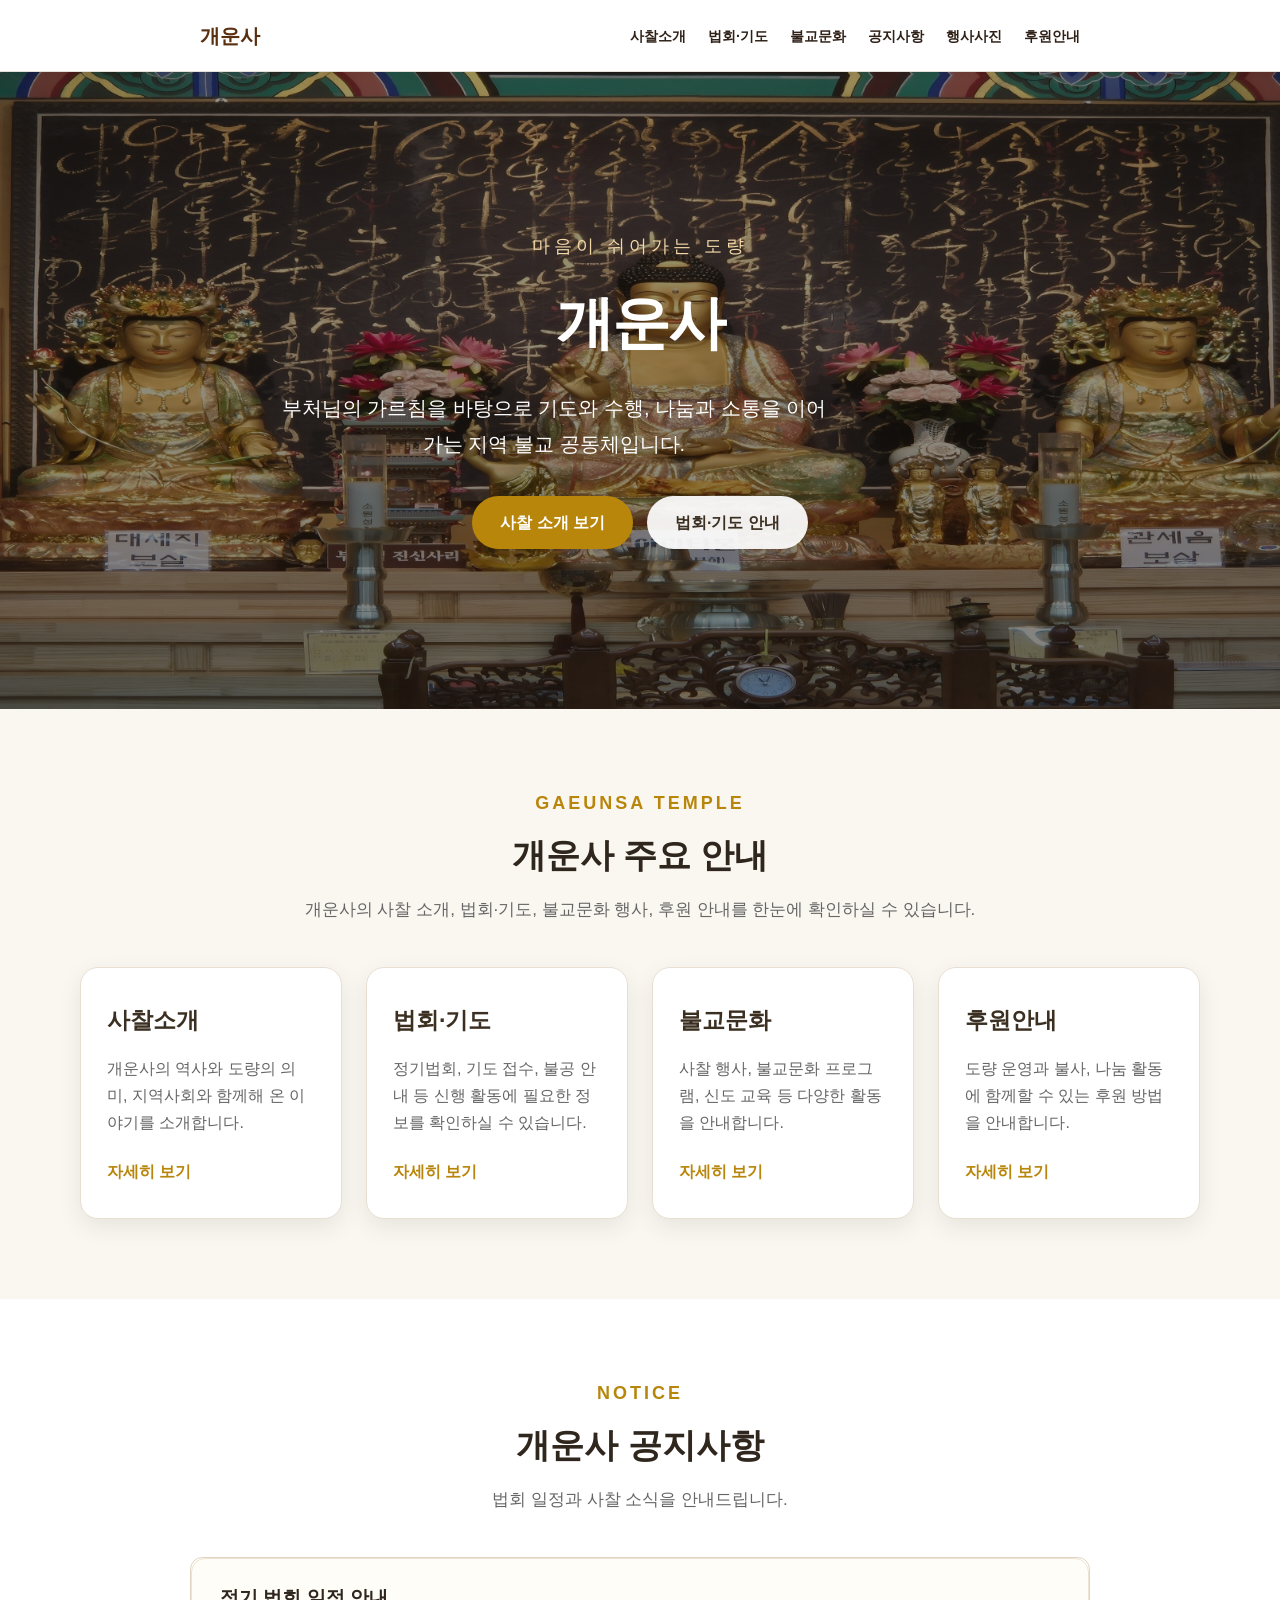
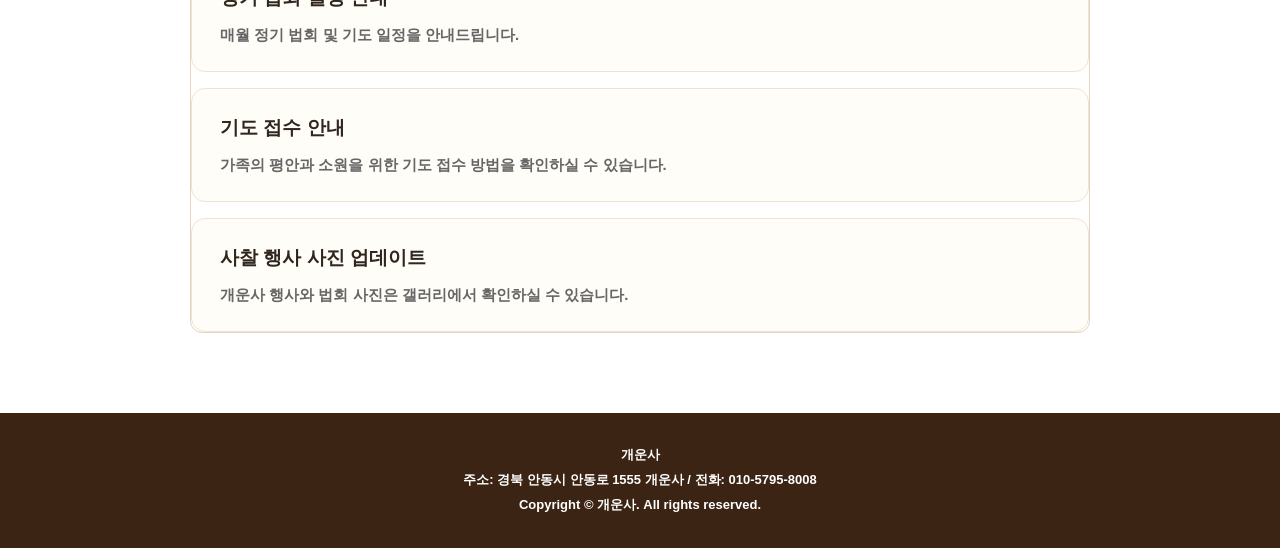
==== index.html @ 0dd95710 "Add files via upload" ====
<!DOCTYPE html>
<html lang="ko">
<head>
  <meta charset="UTF-8">
  <meta name="viewport" content="width=device-width, initial-scale=1.0">
  <title>개운사</title>
  <link rel="icon" type="image/png" href="images/favicon.png">
  <link rel="stylesheet" href="css/style.css">
</head>
<body>

  <!-- 상단 메뉴 -->
  <header class="site-header">
    <div class="header-inner">
      <div class="logo">
        <a href="index.html">개운사</a>
      </div>

      <button class="menu-toggle" type="button">
        ☰
      </button>

      <nav class="main-nav">
        <a href="about.html">사찰소개</a>
        <a href="prayer.html">법회·기도</a>
        <a href="culture.html">불교문화</a>
        <a href="notice.html">공지사항</a>
        <a href="gallery.html">행사사진</a>
        <a href="donation.html">후원안내</a>
      </nav>
    </div>
  </header>

  <!-- 메인 화면 -->
  <main>
    <section class="hero">
      <div class="hero-content">
        <p class="hero-subtitle">마음이 쉬어가는 도량</p>
        <h1>개운사</h1>
        <p class="hero-text">
         부처님의 가르침을 바탕으로 기도와 수행, 나눔과 소통을 이어가는
         지역 불교 공동체입니다.
        </p>
        <div class="hero-buttons">
          <a href="about.html" class="btn primary">사찰 소개 보기</a>
          <a href="prayer.html" class="btn secondary">법회·기도 안내</a>
        </div>
      </div>
    </section>
     <section class="main-section">
       <div class="section-title">
        <p>GAEUNSA TEMPLE</p>
        <h2>개운사 주요 안내</h2>
        <span>
          개운사의 사찰 소개, 법회·기도, 불교문화 행사, 후원 안내를 한눈에 확인하실 수 있습니다.
          </span>
       </div>

       <div class="card-grid">
        <article class="info-card">
         <h3>사찰소개</h3>
         <p>
           개운사의 역사와 도량의 의미, 지역사회와 함께해 온 이야기를 소개합니다.
         </p>
        <a href="about.html">자세히 보기</a>
       </article>

        <article class="info-card">
         <h3>법회·기도</h3>
         <p>
          정기법회, 기도 접수, 불공 안내 등 신행 활동에 필요한 정보를 확인하실 수 있습니다.
         </p>
        <a href="prayer.html">자세히 보기</a>
        </article>

        <article class="info-card">
          <h3>불교문화</h3>
          <p>
           사찰 행사, 불교문화 프로그램, 신도 교육 등 다양한 활동을 안내합니다.
          </p>
        <a href="culture.html">자세히 보기</a>
        </article>

        <article class="info-card">
         <h3>후원안내</h3>
         <p>
           도량 운영과 불사, 나눔 활동에 함께할 수 있는 후원 방법을 안내합니다.
         </p>
         <a href="donation.html">자세히 보기</a>
        </article>
      </div>
   </section>

      <section class="notice-preview">
      <div class="section-title">
        <p>NOTICE</p>
        <h2>개운사 공지사항</h2>
        <span>법회 일정과 사찰 소식을 안내드립니다.</span>
     </div>

     <div class="notice-list">
        <a href="notice.html" class="notice-item">
          <strong>정기 법회 일정 안내</strong>
          <span>매월 정기 법회 및 기도 일정을 안내드립니다.</span>
        </a>

        <a href="notice.html" class="notice-item">
          <strong>기도 접수 안내</strong>
          <span>가족의 평안과 소원을 위한 기도 접수 방법을 확인하실 수 있습니다.</span>
        </a>

        <a href="notice.html" class="notice-item">
          <strong>사찰 행사 사진 업데이트</strong>
          <span>개운사 행사와 법회 사진은 갤러리에서 확인하실 수 있습니다.</span>
        </a>
      </div>
    </section>
  </main>

  <!-- 하단 정보 -->
 <footer class="site-footer">
  <p><strong>개운사</strong></p>
  <p>주소: 경북 안동시 안동로 1555 개운사 / 전화: 010-5795-8008</p>
  <p>Copyright © 개운사. All rights reserved.</p>
 </footer> 

  <script src="js/script.js"></script>
</body>
</html>
---- css/style.css ----
* {
  box-sizing: border-box;
  margin: 0;
  padding: 0;
}

body {
  font-family: "Noto Sans KR", Arial, sans-serif;
  color: #222;
  line-height: 1.6;
  background-color: #f8f6f0;
}

a {
  color: inherit;
  text-decoration: none;
}

.site-header {
  width: 100%;
  background-color: #ffffff;
  border-bottom: 1px solid #e5e0d5;
  position: sticky;
  top: 0;
  z-index: 100;
}

.header-inner {
  max-width: 1180px;
  margin: 0 auto;
  padding: 18px 24px;
  display: flex;
  align-items: center;
  justify-content: space-between;
}

.logo a {
  font-size: 26px;
  font-weight: 800;
  color: #6b3f1d;
}

.main-nav {
  display: flex;
  gap: 26px;
  font-size: 16px;
  font-weight: 600;
}

.main-nav a {
  color: #333;
}

.main-nav a:hover {
  color: #9b5c24;
}

.menu-toggle {
  display: none;
  border: none;
  background: none;
  font-size: 28px;
  cursor: pointer;
}

.hero {
  min-height: 420px;
  background-image:
    linear-gradient(rgba(70, 60, 50, 0.55), rgba(70, 60, 50, 0.55)),
    url("../images/main-hero.jpg");
  background-size: cover;
  background-position: center center;
  background-repeat: no-repeat;
  display: flex;
  align-items: center;
  justify-content: center;
  text-align: center;
}

.hero-content {
  max-width: 1180px;
  width: 100%;
  margin: 0 auto;
  padding: 80px 24px;
  color: #ffffff;
}

.hero-subtitle {
  font-size: 22px;
  margin-bottom: 12px;
  color: #f5dfb8;
}

.hero-content h1 {
  font-size: 64px;
  margin-bottom: 20px;
  letter-spacing: -2px;
}

.hero-text {
  max-width: 560px;
  font-size: 20px;
  margin-bottom: 34px;
}

.hero-button {
  display: inline-block;
  padding: 14px 28px;
  background-color: #9b5c24;
  color: #ffffff;
  border-radius: 999px;
  font-weight: 700;
}

.hero-button:hover {
  background-color: #7a4318;
}

.section {
  max-width: 1180px;
  margin: 0 auto;
  padding: 80px 24px;
}

.section-title {
  text-align: center;
  margin-bottom: 42px;
}

.section-title h2 {
  font-size: 36px;
  color: #3b2a1b;
  margin-bottom: 10px;
}

.section-title p {
  font-size: 18px;
  color: #666;
}

.card-container {
  display: grid;
  grid-template-columns: repeat(3, 1fr);
  gap: 24px;
}

.info-card {
  background-color: #ffffff;
  border: 1px solid #e8dfd2;
  border-radius: 18px;
  padding: 32px;
  box-shadow: 0 8px 24px rgba(70, 45, 20, 0.08);
}

.info-card h3 {
  font-size: 24px;
  color: #6b3f1d;
  margin-bottom: 14px;
}

.info-card p {
  color: #555;
  margin-bottom: 22px;
}

.info-card a {
  font-weight: 700;
  color: #9b5c24;
}

.notice-section {
  padding-top: 40px;
}

.notice-list {
  background-color: #ffffff;
  border: 1px solid #e8dfd2;
  border-radius: 18px;
  overflow: hidden;
  list-style: none;
}

.notice-list li {
  display: flex;
  justify-content: space-between;
  gap: 20px;
  padding: 20px 28px;
  border-bottom: 1px solid #eee7dc;
}

.notice-list li:last-child {
  border-bottom: none;
}

.notice-list a {
  font-weight: 600;
}

.notice-list span {
  color: #888;
  white-space: nowrap;
}

.site-footer {
  background-color: #3b2a1b;
  color: #ffffff;
  text-align: center;
  padding: 36px 20px;
  font-size: 15px;
}

.site-footer p {
  margin-bottom: 6px;
}

@media (max-width: 768px) {
  .header-inner {
    padding: 16px 20px;
  }

  .menu-toggle {
    display: block;
  }

  .main-nav {
    display: none;
  }

  .hero-section {
    min-height: 460px;
  }

  .hero-content h1 {
    font-size: 46px;
  }

  .hero-text {
    font-size: 17px;
  }

  .card-container {
    grid-template-columns: 1fr;
  }

  .notice-list li {
    flex-direction: column;
    gap: 6px;
  }
}/* 하위 페이지 공통 */
.sub-hero {
  background: linear-gradient(
      rgba(59, 42, 27, 0.72),
      rgba(59, 42, 27, 0.72)
    ),
    url("../images/main-bg.jpg");
  background-size: cover;
  background-position: center;
  padding: 110px 24px;
  text-align: center;
  color: #ffffff;
}

.sub-hero-inner p {
  font-size: 18px;
  color: #f5dfb8;
  margin-bottom: 10px;
}

.sub-hero-inner h1 {
  font-size: 46px;
  letter-spacing: -1px;
}

.sub-page {
  max-width: 1180px;
  margin: 0 auto;
  padding: 70px 24px;
}

.content-section {
  margin-bottom: 100px;
}

.content-section h2 {
  font-size: 32px;
  color: #3b2a1b;
  margin-bottom: 22px;
  padding-bottom: 14px;
  border-bottom: 2px solid #9b5c24;
}

.content-section p {
  font-size: 18px;
  color: #444;
  margin-bottom: 14px;
}

.content-grid {
  display: grid;
  grid-template-columns: repeat(3, 1fr);
  gap: 22px;
}

.content-grid article {
  background-color: #ffffff;
  border: 1px solid #e8dfd2;
  border-radius: 18px;
  padding: 28px;
  box-shadow: 0 8px 24px rgba(70, 45, 20, 0.08);
}

.content-grid h3 {
  color: #6b3f1d;
  font-size: 22px;
  margin-bottom: 12px;
}

@media (max-width: 768px) {
  .sub-hero {
    padding: 80px 20px;
  }

  .sub-hero-inner h1 {
    font-size: 36px;
  }

  .sub-page {
    padding: 50px 20px;
  }

  .content-grid {
    grid-template-columns: 1fr;
  }

  .content-section h2 {
    font-size: 28px;
  }

  .content-section p {
    font-size: 16px;
  }
}/* 행사사진 페이지 */
.gallery-grid {
  display: grid;
  grid-template-columns: repeat(3, 1fr);
  gap: 24px;
}

.gallery-card {
  background-color: #ffffff;
  border: 1px solid #e8dfd2;
  border-radius: 18px;
  overflow: hidden;
  box-shadow: 0 8px 24px rgba(70, 45, 20, 0.08);
}

.gallery-placeholder {
  height: 190px;
  background: linear-gradient(135deg, #c7b8a3, #8b7a68);
  display: flex;
  align-items: center;
  justify-content: center;
  color: #ffffff;
  font-weight: 700;
  font-size: 18px;
}

.gallery-text {
  padding: 24px;
}

.gallery-text h3 {
  color: #6b3f1d;
  font-size: 22px;
  margin-bottom: 10px;
}

.gallery-text p {
  color: #555;
  font-size: 16px;
}

@media (max-width: 768px) {
  .gallery-grid {
    grid-template-columns: 1fr;
  }

  .gallery-placeholder {
    height: 220px;
  }
}/* 후원안내 페이지 */
.donation-box {
  display: grid;
  grid-template-columns: repeat(2, 1fr);
  gap: 24px;
}

.donation-box > div {
  background-color: #ffffff;
  border: 1px solid #e8dfd2;
  border-radius: 18px;
  padding: 32px;
  box-shadow: 0 8px 24px rgba(70, 45, 20, 0.08);
}

.donation-box h3 {
  color: #6b3f1d;
  font-size: 24px;
  margin-bottom: 16px;
}

.donation-box p {
  font-size: 17px;
  color: #444;
  margin-bottom: 10px;
}

@media (max-width: 768px) {
  .donation-box {
    grid-template-columns: 1fr;
  }
}/* 모바일 메뉴 작동 */
@media (max-width: 768px) {
  .main-nav.active {
    display: flex;
    flex-direction: column;
    position: absolute;
    top: 68px;
    left: 0;
    width: 100%;
    background-color: #ffffff;
    border-top: 1px solid #e5e0d5;
    border-bottom: 1px solid #e5e0d5;
    padding: 16px 24px;
    gap: 14px;
    box-shadow: 0 8px 18px rgba(70, 45, 20, 0.08);
  }

  .main-nav.active a {
    padding: 10px 0;
    font-size: 16px;
    color: #3b2a1b;
    border-bottom: 1px solid #f0e8dc;
  }

  .main-nav.active a:last-child {
    border-bottom: none;
  }

  .site-header {
    position: sticky;
  }
}/* 하위 페이지 상단 배너 글자 크기 통일 */
.sub-hero {
  padding: 60px 20px;
  text-align: center;
  background: #75685d;
  color: #fff;
}

.sub-hero-inner h1 {
  font-size: 32px;
  font-weight: 700;
  line-height: 1.3;
  margin-bottom: 10px;
  color: #fff;
}

.sub-hero-inner p {
  font-size: 15px;
  font-weight: 500;
  line-height: 1.6;
  color: #f3d58a;
}
/* ===============================
   하위 페이지 공통 디자인 통일
================================ */

/* 전체 기본 */
body {
  background: #f7f3eb;
  color: #2f2118;
}

/* 상단 메뉴 영역 */
.site-header {
  height: 72px;
  background: #ffffff;
}

.header-inner {
  max-width: 920px;
  height: 72px;
  margin: 0 auto;
  display: flex;
  align-items: center;
  justify-content: space-between;
}

.logo a {
  font-size: 20px;
  font-weight: 800;
  color: #5a2f0f;
  text-decoration: none;
}

.main-nav {
  display: flex;
  gap: 24px;
}

.main-nav a {
  font-size: 14px;
  font-weight: 700;
  color: #2f2118;
  text-decoration: none;
}

/* 하위 페이지 상단 배너 */
.sub-hero {
  height: 170px;
  padding: 0 20px;
  background: #776a5f;
  color: #ffffff;
  display: flex;
  align-items: center;
  justify-content: center;
  text-align: center;
}

.sub-hero-inner h1 {
  font-size: 30px;
  font-weight: 800;
  line-height: 1.3;
  margin: 0 0 10px;
  color: #ffffff;
}

.sub-hero-inner p {
  font-size: 14px;
  font-weight: 600;
  line-height: 1.6;
  margin: 0;
  color: #f2d68b;
}

/* 하위 페이지 본문 폭과 여백 */
.sub-page {
  max-width: 920px;
  min-height: 520px;
  margin: 0 auto;
  padding: 64px 20px 72px;
}

/* 본문 섹션 */
.content-section {
  margin-bottom: 56px;
}

.content-section h2 {
  font-size: 26px;
  font-weight: 800;
  margin: 0 0 18px;
  padding-bottom: 16px;
  border-bottom: 1px solid #b66a2c;
  color: #2f2118;
}

.content-section p {
  font-size: 15px;
  line-height: 1.85;
  margin: 0 0 10px;
  color: #3b3028;
}

/* 카드 공통 */
.content-grid {
  display: grid;
  grid-template-columns: repeat(3, 1fr);
  gap: 22px;
}

.content-grid article {
  min-height: 120px;
  padding: 26px 24px;
  background: #ffffff;
  border: 1px solid #e3d4c3;
  border-radius: 12px;
  box-shadow: 0 8px 18px rgba(70, 45, 25, 0.08);
}

.content-grid article h3 {
  font-size: 18px;
  font-weight: 800;
  margin: 0 0 12px;
  color: #5a2f0f;
}

.content-grid article p {
  font-size: 14px;
  line-height: 1.75;
  margin: 0;
}

/* 공지 목록 */
.notice-list {
  border: 1px solid #e3d4c3;
  border-radius: 12px;
  overflow: hidden;
  background: #ffffff;
}

.notice-list li {
  display: flex;
  justify-content: space-between;
  gap: 20px;
  padding: 18px 22px;
  border-bottom: 1px solid #eee2d6;
  font-size: 14px;
}

.notice-list li:last-child {
  border-bottom: none;
}

.notice-list a {
  color: #2f2118;
  font-weight: 700;
  text-decoration: none;
}

.notice-list span {
  color: #8c7b6c;
  font-size: 13px;
}

/* 사진첩 카드 */
.gallery-grid {
  display: grid;
  grid-template-columns: repeat(3, 1fr);
  gap: 22px;
}

.gallery-card {
  overflow: hidden;
  background: #ffffff;
  border: 1px solid #e3d4c3;
  border-radius: 12px;
  box-shadow: 0 8px 18px rgba(70, 45, 25, 0.08);
}

.gallery-thumb {
  height: 150px;
  background: #a79683;
  color: #ffffff;
  display: flex;
  align-items: center;
  justify-content: center;
  font-weight: 800;
}

.gallery-card .gallery-info {
  padding: 22px;
}

.gallery-card h3 {
  font-size: 18px;
  margin: 0 0 10px;
  color: #5a2f0f;
}

.gallery-card p {
  font-size: 14px;
  line-height: 1.7;
}

/* 하단 */
.site-footer {
  min-height: 96px;
  padding: 28px 20px;
  background: #3b2414;
  color: #ffffff;
  text-align: center;
}

.site-footer p {
  margin: 4px 0;
  font-size: 13px;
  font-weight: 600;
}/* ===============================
   개운사 하위 페이지 공통 디자인 보정
================================ */

/* 전체 배경과 기본 글자 */
body {
  background: #f7f3eb;
  color: #2f2118;
}

/* 상단 메뉴 통일 */
.site-header {
  height: 72px;
  background: #ffffff;
}

.header-inner {
  max-width: 920px;
  height: 72px;
  margin: 0 auto;
  padding: 0 20px;
  display: flex;
  align-items: center;
  justify-content: space-between;
}

.logo a {
  font-size: 20px;
  font-weight: 800;
  color: #5a2f0f;
  text-decoration: none;
}

.main-nav {
  display: flex;
  align-items: center;
  gap: 22px;
}

.main-nav a {
  font-size: 14px;
  font-weight: 700;
  color: #2f2118;
  text-decoration: none;
}

/* 하위 페이지 상단 배너 통일 */
.sub-hero {
  height: 170px;
  padding: 0 20px;
  background: #776a5f;
  color: #ffffff;
  display: flex;
  align-items: center;
  justify-content: center;
  text-align: center;
}

.sub-hero-inner h1 {
  font-size: 30px;
  font-weight: 800;
  line-height: 1.3;
  margin: 0 0 10px;
  color: #ffffff;
}

.sub-hero-inner p {
  font-size: 14px;
  font-weight: 600;
  line-height: 1.6;
  margin: 0;
  color: #f2d68b;
}

/* 하위 페이지 본문 폭과 여백 통일 */
.sub-page {
  max-width: 920px;
  min-height: 520px;
  margin: 0 auto;
  padding: 64px 20px 72px;
}

/* 본문 섹션 통일 */
.content-section {
  margin-bottom: 56px;
}

.content-section h2 {
  font-size: 26px;
  font-weight: 800;
  margin: 0 0 18px;
  padding-bottom: 16px;
  border-bottom: 1px solid #b66a2c;
  color: #2f2118;
}

.content-section p {
  font-size: 15px;
  line-height: 1.85;
  margin: 0 0 10px;
  color: #3b3028;
}

/* 카드 공통 통일 */
.content-grid {
  display: grid;
  grid-template-columns: repeat(3, 1fr);
  gap: 22px;
}

.content-grid article {
  min-height: 120px;
  padding: 26px 24px;
  background: #ffffff;
  border: 1px solid #e3d4c3;
  border-radius: 12px;
  box-shadow: 0 8px 18px rgba(70, 45, 25, 0.08);
}

.content-grid article h3 {
  font-size: 18px;
  font-weight: 800;
  margin: 0 0 12px;
  color: #5a2f0f;
}

.content-grid article p {
  font-size: 14px;
  line-height: 1.75;
  margin: 0;
}

/* 공지 목록 통일 */
.notice-list {
  border: 1px solid #e3d4c3;
  border-radius: 12px;
  overflow: hidden;
  background: #ffffff;
  list-style: none;
  padding: 0;
  margin: 0;
}

.notice-list li {
  display: flex;
  justify-content: space-between;
  gap: 20px;
  padding: 18px 22px;
  border-bottom: 1px solid #eee2d6;
  font-size: 14px;
}

.notice-list li:last-child {
  border-bottom: none;
}

.notice-list a {
  color: #2f2118;
  font-weight: 700;
  text-decoration: none;
}

.notice-list span {
  color: #8c7b6c;
  font-size: 13px;
}

/* 사진첩 카드 통일 */
.gallery-grid {
  display: grid;
  grid-template-columns: repeat(3, 1fr);
  gap: 22px;
}

.gallery-card {
  overflow: hidden;
  background: #ffffff;
  border: 1px solid #e3d4c3;
  border-radius: 12px;
  box-shadow: 0 8px 18px rgba(70, 45, 25, 0.08);
}

.gallery-thumb {
  height: 150px;
  background: #a79683;
  color: #ffffff;
  display: flex;
  align-items: center;
  justify-content: center;
  font-weight: 800;
}

.gallery-card .gallery-info {
  padding: 22px;
}

.gallery-card h3 {
  font-size: 18px;
  margin: 0 0 10px;
  color: #5a2f0f;
}

.gallery-card p {
  font-size: 14px;
  line-height: 1.7;
}

/* 하단 footer 통일 */
.site-footer {
  min-height: 96px;
  padding: 28px 20px;
  background: #3b2414;
  color: #ffffff;
  text-align: center;
}

.site-footer p {
  margin: 4px 0;
  font-size: 13px;
  font-weight: 600;
}

/* 태블릿 대응 */
@media (max-width: 900px) {
  .header-inner {
    max-width: 100%;
  }

  .main-nav {
    gap: 14px;
  }

  .main-nav a {
    font-size: 13px;
  }

  .content-grid,
  .gallery-grid {
    grid-template-columns: repeat(2, 1fr);
  }
}

/* 모바일 대응 */
@media (max-width: 640px) {
  .site-header {
    height: auto;
  }

  .header-inner {
    height: auto;
    padding: 18px 20px;
    flex-direction: column;
    gap: 14px;
  }

  .main-nav {
    flex-wrap: wrap;
    justify-content: center;
    gap: 12px 16px;
  }

  .sub-hero {
    height: 150px;
  }

  .sub-hero-inner h1 {
    font-size: 26px;
  }

  .sub-page {
    padding: 48px 20px 60px;
  }

  .content-section h2 {
    font-size: 23px;
  }

  .content-grid,
  .gallery-grid {
    grid-template-columns: 1fr;
  }
}@media (max-width: 768px) {
  .menu-toggle {
    display: none;
  }

  .header-inner {
    flex-direction: column;
    gap: 18px;
    padding: 24px 20px;
  }

  .main-nav {
    display: flex;
    flex-wrap: wrap;
    justify-content: center;
    gap: 14px 18px;
  }

  .main-nav a {
    font-size: 14px;
  }
}/* 모바일 메뉴 기본 설정 */
.menu-toggle {
  display: none;
  background: none;
  border: none;
  font-size: 30px;
  font-weight: 700;
  color: #2f2118;
  cursor: pointer;
}

/* 모바일 화면 */
@media (max-width: 768px) {
  .header-inner {
    flex-direction: column;
    gap: 18px;
    padding: 24px 20px;
  }

  .logo {
    text-align: center;
  }

  .logo a {
    font-size: 24px;
  }

  .menu-toggle {
    display: block;
  }

  .main-nav {
    display: none;
    width: 100%;
    flex-direction: column;
    align-items: center;
    gap: 10px;
    padding-top: 6px;
  }

  .main-nav.active {
    display: flex;
  }

  .main-nav a {
    font-size: 15px;
    font-weight: 700;
  }
}/* ===============================
   Main Hero Section
================================ */

.hero {
  min-height: 520px;
  display: flex;
  align-items: center;
  justify-content: center;
  padding: 80px 20px;
  background:
    linear-gradient(rgba(30, 24, 18, 0.45), rgba(30, 24, 18, 0.55)),
    url("../images/main-hero.jpg") center/cover no-repeat;
  color: #fff;
  text-align: center;
}

.hero-content {
  max-width: 780px;
}

.hero-subtitle {
  font-size: 18px;
  letter-spacing: 4px;
  margin-bottom: 16px;
  color: #f2d8a7;
}

.hero h1 {
  font-size: 58px;
  margin-bottom: 20px;
  font-weight: 700;
}

.hero-text {
  font-size: 20px;
  line-height: 1.8;
  margin-bottom: 34px;
}

.hero-buttons {
  display: flex;
  justify-content: center;
  gap: 14px;
  flex-wrap: wrap;
}

.btn {
  display: inline-block;
  padding: 14px 28px;
  border-radius: 999px;
  text-decoration: none;
  font-weight: 600;
  transition: 0.25s;
}

.btn.primary {
  background: #b8860b;
  color: #fff;
}

.btn.secondary {
  background: rgba(255, 255, 255, 0.92);
  color: #3b2f22;
}

.btn:hover {
  transform: translateY(-3px);
}


/* ===============================
   Main Section
================================ */

.main-section,
.notice-preview {
  padding: 80px 20px;
  background: #faf7f1;
}

.section-title {
  max-width: 760px;
  margin: 0 auto 42px;
  text-align: center;
}

.section-title p {
  color: #b8860b;
  font-weight: 700;
  letter-spacing: 3px;
  margin-bottom: 10px;
}

.section-title h2 {
  font-size: 34px;
  margin-bottom: 14px;
  color: #2f261d;
}

.section-title span {
  display: block;
  color: #666;
  font-size: 17px;
  line-height: 1.7;
}

.card-grid {
  max-width: 1120px;
  margin: 0 auto;
  display: grid;
  grid-template-columns: repeat(4, 1fr);
  gap: 24px;
}

.info-card {
  background: #fff;
  padding: 34px 26px;
  border-radius: 18px;
  box-shadow: 0 8px 24px rgba(0, 0, 0, 0.08);
  transition: 0.25s;
}

.info-card:hover {
  transform: translateY(-6px);
}

.info-card h3 {
  font-size: 23px;
  margin-bottom: 16px;
  color: #3b2f22;
}

.info-card p {
  font-size: 16px;
  line-height: 1.7;
  color: #666;
  margin-bottom: 22px;
}

.info-card a {
  color: #b8860b;
  font-weight: 700;
  text-decoration: none;
}


/* ===============================
   Notice Preview
================================ */

.notice-preview {
  background: #fff;
}

.notice-list {
  max-width: 900px;
  margin: 0 auto;
  display: grid;
  gap: 16px;
}

.notice-item {
  display: block;
  padding: 24px 28px;
  border: 1px solid #eee3d1;
  border-radius: 14px;
  text-decoration: none;
  background: #fffdf8;
  transition: 0.25s;
}

.notice-item:hover {
  background: #faf1df;
}

.notice-item strong {
  display: block;
  font-size: 19px;
  color: #2f261d;
  margin-bottom: 8px;
}

.notice-item span {
  color: #666;
  font-size: 15px;
}


/* ===============================
   Responsive
================================ */

@media (max-width: 900px) {
  .card-grid {
    grid-template-columns: repeat(2, 1fr);
  }

  .hero h1 {
    font-size: 46px;
  }
}

@media (max-width: 600px) {
  .hero {
    min-height: 460px;
    padding: 70px 18px;
  }

  .hero h1 {
    font-size: 40px;
  }

  .hero-text {
    font-size: 17px;
  }

  .section-title h2 {
    font-size: 28px;
  }

  .card-grid {
    grid-template-columns: 1fr;
  }

  .info-card {
    padding: 28px 22px;
  }

  .notice-item {
    padding: 22px;
  }
}/* ===============================
   Notice Board Page
================================ */

.sub-section {
  max-width: 980px;
  margin: 0 auto;
  padding: 70px 20px;
}

.sub-title {
  margin-bottom: 34px;
  border-bottom: 2px solid #b8860b;
  padding-bottom: 18px;
}

.sub-title h2 {
  font-size: 30px;
  color: #2f261d;
  margin-bottom: 12px;
}

.sub-title p {
  font-size: 16px;
  line-height: 1.7;
  color: #666;
}

.notice-board {
  border-top: 2px solid #3b2f22;
  margin-top: 24px;
}

.notice-board-header,
.notice-board-row {
  display: grid;
  grid-template-columns: 80px 1fr 110px 130px;
  align-items: center;
  gap: 12px;
}

.notice-board-header {
  background: #f4eadc;
  color: #3b2f22;
  font-weight: 700;
  padding: 16px 18px;
  border-bottom: 1px solid #e1d0b8;
}

.notice-board-row {
  padding: 18px;
  border-bottom: 1px solid #eadfce;
  text-decoration: none;
  color: #333;
  transition: 0.25s;
}

.notice-board-row:hover {
  background: #fff8eb;
}

.notice-board-row strong {
  color: #2f261d;
  font-size: 17px;
}

.notice-board-row span {
  font-size: 15px;
  color: #666;
}

.notice-guide-box {
  margin-top: 40px;
  padding: 26px 30px;
  background: #fffdf8;
  border: 1px solid #eadfce;
  border-radius: 16px;
}

.notice-guide-box h3 {
  font-size: 22px;
  color: #3b2f22;
  margin-bottom: 12px;
}

.notice-guide-box p {
  font-size: 16px;
  line-height: 1.8;
  color: #666;
}


/* 모바일 공지사항 */
@media (max-width: 700px) {
  .notice-board-header {
    display: none;
  }

  .notice-board-row {
    grid-template-columns: 1fr;
    gap: 8px;
    padding: 22px 18px;
  }

  .notice-board-row span:first-child {
    font-weight: 700;
    color: #b8860b;
  }

  .notice-board-row strong {
    font-size: 18px;
  }

  .sub-title h2 {
    font-size: 26px;
  }
}/* ===============================
   Gallery Page
================================ */

.gallery-grid {
  display: grid;
  grid-template-columns: repeat(3, 1fr);
  gap: 26px;
  margin-top: 34px;
}

.gallery-card {
  background: #fff;
  border: 1px solid #eadfce;
  border-radius: 18px;
  overflow: hidden;
  box-shadow: 0 8px 22px rgba(0, 0, 0, 0.07);
  transition: 0.25s;
}

.gallery-card:hover {
  transform: translateY(-5px);
}

.gallery-image {
  height: 190px;
  display: flex;
  align-items: center;
  justify-content: center;
}

.placeholder-image {
  background:
    linear-gradient(rgba(69, 50, 34, 0.45), rgba(69, 50, 34, 0.45)),
    #c9b79d;
  color: #fff;
  font-weight: 700;
  letter-spacing: 2px;
}

.gallery-content {
  padding: 24px 22px;
}

.gallery-content h3 {
  font-size: 20px;
  color: #2f261d;
  margin-bottom: 10px;
}

.gallery-content p {
  font-size: 15px;
  line-height: 1.7;
  color: #666;
}


/* 모바일 갤러리 */
@media (max-width: 900px) {
  .gallery-grid {
    grid-template-columns: repeat(2, 1fr);
  }
}

@media (max-width: 600px) {
  .gallery-grid {
    grid-template-columns: 1fr;
  }

  .gallery-image {
    height: 210px;
  }
}/* ===============================
   Prayer Page
================================ */

.prayer-schedule {
  display: grid;
  grid-template-columns: repeat(3, 1fr);
  gap: 24px;
  margin-top: 34px;
}

.schedule-card {
  background: #fff;
  border: 1px solid #eadfce;
  border-radius: 18px;
  padding: 30px 26px;
  box-shadow: 0 8px 22px rgba(0, 0, 0, 0.07);
}

.schedule-label {
  display: inline-block;
  margin-bottom: 14px;
  padding: 6px 14px;
  border-radius: 999px;
  background: #f4eadc;
  color: #9a6b00;
  font-size: 13px;
  font-weight: 700;
}

.schedule-card h3 {
  font-size: 22px;
  color: #2f261d;
  margin-bottom: 14px;
}

.schedule-card p {
  font-size: 15px;
  line-height: 1.8;
  color: #666;
  margin-bottom: 18px;
}

.schedule-card ul {
  padding-left: 18px;
}

.schedule-card li {
  font-size: 14px;
  color: #555;
  margin-bottom: 8px;
}

.application-box {
  margin-top: 44px;
  padding: 32px;
  border-radius: 18px;
  background: #3b2f22;
  color: #fff;
  display: flex;
  justify-content: space-between;
  gap: 24px;
  align-items: center;
}

.application-box h3 {
  font-size: 24px;
  margin-bottom: 12px;
}

.application-box p {
  font-size: 16px;
  line-height: 1.8;
  color: #f3e7d4;
}

.application-btn {
  flex-shrink: 0;
  display: inline-block;
  padding: 14px 24px;
  border-radius: 999px;
  background: #b8860b;
  color: #fff;
  text-decoration: none;
  font-weight: 700;
}

.prayer-info-grid {
  display: grid;
  grid-template-columns: repeat(3, 1fr);
  gap: 22px;
  margin-top: 34px;
}

.prayer-info-grid article {
  background: #fffdf8;
  border: 1px solid #eadfce;
  border-radius: 16px;
  padding: 26px 24px;
}

.prayer-info-grid h3 {
  font-size: 20px;
  color: #2f261d;
  margin-bottom: 10px;
}

.prayer-info-grid p {
  font-size: 15px;
  line-height: 1.7;
  color: #666;
}


/* 모바일 법회·기도 */
@media (max-width: 900px) {
  .prayer-schedule,
  .prayer-info-grid {
    grid-template-columns: 1fr;
  }

  .application-box {
    flex-direction: column;
    align-items: flex-start;
  }
}/* ===============================
   Donation Page
================================ */

.donation-intro-box {
  margin-top: 32px;
  padding: 34px 36px;
  background: #3b2f22;
  color: #fff;
  border-radius: 18px;
}

.donation-intro-box h3 {
  font-size: 25px;
  margin-bottom: 14px;
}

.donation-intro-box p {
  font-size: 16px;
  line-height: 1.8;
  color: #f3e7d4;
}

.donation-grid {
  display: grid;
  grid-template-columns: repeat(3, 1fr);
  gap: 24px;
  margin-top: 34px;
}

.donation-card {
  background: #fff;
  border: 1px solid #eadfce;
  border-radius: 18px;
  padding: 30px 26px;
  box-shadow: 0 8px 22px rgba(0, 0, 0, 0.07);
}

.donation-card span {
  display: inline-block;
  margin-bottom: 16px;
  color: #b8860b;
  font-weight: 800;
  letter-spacing: 1px;
}

.donation-card h3 {
  font-size: 21px;
  color: #2f261d;
  margin-bottom: 12px;
}

.donation-card p {
  font-size: 15px;
  line-height: 1.8;
  color: #666;
}

.donation-method-section {
  margin-top: 46px;
}

.donation-method-section > h3 {
  font-size: 26px;
  color: #2f261d;
  margin-bottom: 22px;
  padding-bottom: 14px;
  border-bottom: 2px solid #b8860b;
}

.donation-method-grid {
  display: grid;
  grid-template-columns: repeat(2, 1fr);
  gap: 24px;
}

.method-card {
  background: #fffdf8;
  border: 1px solid #eadfce;
  border-radius: 18px;
  padding: 30px 28px;
}

.method-card h4 {
  font-size: 22px;
  color: #2f261d;
  margin-bottom: 16px;
}

.method-card ul {
  padding-left: 18px;
  margin-bottom: 16px;
}

.method-card li {
  font-size: 15px;
  color: #555;
  margin-bottom: 8px;
}

.method-card p {
  font-size: 15px;
  line-height: 1.7;
  color: #666;
}

.donation-notice-box {
  margin-top: 42px;
  padding: 32px;
  border-radius: 18px;
  background: #f4eadc;
  border: 1px solid #eadfce;
  display: flex;
  justify-content: space-between;
  align-items: center;
  gap: 26px;
}

.donation-notice-box h3 {
  font-size: 23px;
  color: #2f261d;
  margin-bottom: 10px;
}

.donation-notice-box p {
  font-size: 15px;
  line-height: 1.8;
  color: #666;
}

.donation-btn {
  flex-shrink: 0;
  display: inline-block;
  padding: 14px 24px;
  border-radius: 999px;
  background: #b8860b;
  color: #fff;
  text-decoration: none;
  font-weight: 700;
}


/* 모바일 후원안내 */
@media (max-width: 900px) {
  .donation-grid,
  .donation-method-grid {
    grid-template-columns: 1fr;
  }

  .donation-notice-box {
    flex-direction: column;
    align-items: flex-start;
  }
}/* ===============================
   About Page
================================ */

.about-intro-box {
  margin-top: 32px;
  padding: 40px 38px;
  background: #3b2f22;
  color: #fff;
  border-radius: 18px;
}

.about-intro-box span {
  display: inline-block;
  margin-bottom: 12px;
  color: #f2d8a7;
  font-size: 13px;
  font-weight: 700;
  letter-spacing: 3px;
}

.about-intro-box h3 {
  font-size: 28px;
  margin-bottom: 16px;
}

.about-intro-box p {
  font-size: 16px;
  line-height: 1.9;
  color: #f3e7d4;
}

.about-section-title {
  margin-top: 46px;
  margin-bottom: 24px;
}

.about-section-title h3 {
  font-size: 26px;
  color: #2f261d;
  margin-bottom: 10px;
  padding-bottom: 14px;
  border-bottom: 2px solid #b8860b;
}

.about-section-title p {
  font-size: 15px;
  line-height: 1.7;
  color: #666;
}

.about-value-grid {
  display: grid;
  grid-template-columns: repeat(3, 1fr);
  gap: 24px;
}

.about-value-card {
  background: #fff;
  border: 1px solid #eadfce;
  border-radius: 18px;
  padding: 30px 26px;
  box-shadow: 0 8px 22px rgba(0, 0, 0, 0.07);
}

.about-value-card span {
  display: inline-block;
  margin-bottom: 16px;
  color: #b8860b;
  font-weight: 800;
  letter-spacing: 1px;
}

.about-value-card h3 {
  font-size: 21px;
  color: #2f261d;
  margin-bottom: 12px;
}

.about-value-card p {
  font-size: 15px;
  line-height: 1.8;
  color: #666;
}

.temple-info-section {
  margin-top: 46px;
}

.temple-info-section > h3 {
  font-size: 26px;
  color: #2f261d;
  margin-bottom: 22px;
  padding-bottom: 14px;
  border-bottom: 2px solid #b8860b;
}

.temple-info-grid {
  display: grid;
  grid-template-columns: repeat(2, 1fr);
  gap: 16px;
}

.temple-info-item {
  display: flex;
  justify-content: space-between;
  gap: 20px;
  padding: 20px 24px;
  background: #fffdf8;
  border: 1px solid #eadfce;
  border-radius: 14px;
}

.temple-info-item strong {
  color: #2f261d;
  font-size: 16px;
}

.temple-info-item span {
  color: #666;
  font-size: 15px;
}

.about-notice-box {
  margin-top: 42px;
  padding: 32px;
  border-radius: 18px;
  background: #f4eadc;
  border: 1px solid #eadfce;
  display: flex;
  justify-content: space-between;
  align-items: center;
  gap: 26px;
}

.about-notice-box h3 {
  font-size: 23px;
  color: #2f261d;
  margin-bottom: 10px;
}

.about-notice-box p {
  font-size: 15px;
  line-height: 1.8;
  color: #666;
}

.about-btn {
  flex-shrink: 0;
  display: inline-block;
  padding: 14px 24px;
  border-radius: 999px;
  background: #b8860b;
  color: #fff;
  text-decoration: none;
  font-weight: 700;
}


/* 모바일 사찰소개 */
@media (max-width: 900px) {
  .about-value-grid,
  .temple-info-grid {
    grid-template-columns: 1fr;
  }

  .about-notice-box {
    flex-direction: column;
    align-items: flex-start;
  }

  .temple-info-item {
    flex-direction: column;
    gap: 8px;
  }
}/* ===============================
   Culture Page
================================ */

.culture-intro-box {
  margin-top: 32px;
  padding: 40px 38px;
  background: #3b2f22;
  color: #fff;
  border-radius: 18px;
}

.culture-intro-box span {
  display: inline-block;
  margin-bottom: 12px;
  color: #f2d8a7;
  font-size: 13px;
  font-weight: 700;
  letter-spacing: 3px;
}

.culture-intro-box h3 {
  font-size: 28px;
  margin-bottom: 16px;
}

.culture-intro-box p {
  font-size: 16px;
  line-height: 1.9;
  color: #f3e7d4;
}

.culture-section-title {
  margin-top: 46px;
  margin-bottom: 24px;
}

.culture-section-title h3 {
  font-size: 26px;
  color: #2f261d;
  margin-bottom: 10px;
  padding-bottom: 14px;
  border-bottom: 2px solid #b8860b;
}

.culture-section-title p {
  font-size: 15px;
  line-height: 1.7;
  color: #666;
}

.culture-card-grid {
  display: grid;
  grid-template-columns: repeat(3, 1fr);
  gap: 24px;
}

.culture-card {
  background: #fff;
  border: 1px solid #eadfce;
  border-radius: 18px;
  padding: 30px 26px;
  box-shadow: 0 8px 22px rgba(0, 0, 0, 0.07);
}

.culture-card span {
  display: inline-block;
  margin-bottom: 16px;
  color: #b8860b;
  font-weight: 800;
  letter-spacing: 1px;
}

.culture-card h3 {
  font-size: 21px;
  color: #2f261d;
  margin-bottom: 12px;
}

.culture-card p {
  font-size: 15px;
  line-height: 1.8;
  color: #666;
}

.culture-program-section {
  margin-top: 46px;
}

.culture-program-section > h3 {
  font-size: 26px;
  color: #2f261d;
  margin-bottom: 22px;
  padding-bottom: 14px;
  border-bottom: 2px solid #b8860b;
}

.culture-program-grid {
  display: grid;
  grid-template-columns: repeat(3, 1fr);
  gap: 22px;
}

.culture-program-grid article {
  background: #fffdf8;
  border: 1px solid #eadfce;
  border-radius: 16px;
  padding: 26px 24px;
}

.culture-program-grid h4 {
  font-size: 20px;
  color: #2f261d;
  margin-bottom: 10px;
}

.culture-program-grid p {
  font-size: 15px;
  line-height: 1.7;
  color: #666;
}

.culture-notice-box {
  margin-top: 42px;
  padding: 32px;
  border-radius: 18px;
  background: #f4eadc;
  border: 1px solid #eadfce;
  display: flex;
  justify-content: space-between;
  align-items: center;
  gap: 26px;
}

.culture-notice-box h3 {
  font-size: 23px;
  color: #2f261d;
  margin-bottom: 10px;
}

.culture-notice-box p {
  font-size: 15px;
  line-height: 1.8;
  color: #666;
}

.culture-btn {
  flex-shrink: 0;
  display: inline-block;
  padding: 14px 24px;
  border-radius: 999px;
  background: #b8860b;
  color: #fff;
  text-decoration: none;
  font-weight: 700;
}


/* 모바일 불교문화 */
@media (max-width: 900px) {
  .culture-card-grid,
  .culture-program-grid {
    grid-template-columns: 1fr;
  }

  .culture-notice-box {
    flex-direction: column;
    align-items: flex-start;
  }
}/* ==============================
   Mobile Final Adjustment
   ============================== */
@media (max-width: 768px) {

  .site-header {
    padding: 22px 0 18px;
  }

  .header-inner {
    flex-direction: column;
    gap: 14px;
  }

  .logo a {
    font-size: 24px;
  }

  .menu-toggle {
    font-size: 30px;
    margin-top: 4px;
  }

  .main-nav {
    width: 100%;
    padding: 18px 0 22px;
  }

  .main-nav a {
    display: block;
    padding: 12px 0;
    font-size: 17px;
  }

  .hero,
  .sub-hero {
    padding: 56px 20px;
  }

  .main-section,
  .sub-section {
    padding: 52px 20px;
  }

  .section-title {
    margin-bottom: 28px;
  }

  .section-title h2 {
    font-size: 24px;
  }

  .section-title span,
  .section-title p {
    font-size: 15px;
    line-height: 1.7;
  }

  .card-grid,
  .prayer-card-grid,
  .culture-content-grid,
  .culture-program-grid,
  .gallery-grid,
  .donation-purpose-grid,
  .donation-method-section,
  .temple-info-section,
  .prayer-info-grid {
    grid-template-columns: 1fr;
    gap: 18px;
  }

  .card,
  .prayer-card,
  .culture-card,
  .gallery-card,
  .donation-card,
  .method-card,
  .temple-info-item,
  .about-notice-box,
  .culture-notice-box,
  .notice-guide-box,
  .donation-notice-box {
    padding: 26px 24px;
  }

  .dark-info-box,
  .application-box,
  .donation-message-box {
    padding: 28px 24px;
  }

  .notice-board-row {
    grid-template-columns: 1fr;
    gap: 8px;
    padding: 20px 16px;
  }

  .site-footer {
    padding: 28px 20px;
    font-size: 13px;
    line-height: 1.7;
  }
}.gallery-grid {
  display: grid;
  grid-template-columns: repeat(3, 1fr);
  gap: 28px;
  margin-top: 32px;
}

.gallery-card {
  background: #fff;
  border-radius: 16px;
  overflow: hidden;
  box-shadow: 0 8px 24px rgba(0, 0, 0, 0.08);
  border: 1px solid #eadfce;
}

.gallery-card img {
  width: 100%;
  height: 260px;
  object-fit: cover;
  display: block;
}

.gallery-card-body {
  padding: 22px;
}

.gallery-card-body h3 {
  font-size: 22px;
  margin-bottom: 12px;
  color: #111;
}

.gallery-card-body p {
  font-size: 16px;
  line-height: 1.7;
  color: #555;
}

@media (max-width: 900px) {
  .gallery-grid {
    grid-template-columns: repeat(2, 1fr);
  }
}

@media (max-width: 600px) {
  .gallery-grid {
    grid-template-columns: 1fr;
    gap: 22px;
  }

  .gallery-card img {
    height: 220px;
  }
}.about-image-grid {
  display: grid;
  grid-template-columns: repeat(2, 1fr);
  gap: 28px;
  margin-top: 32px;
}

.about-image-card {
  background: #fff;
  border-radius: 16px;
  overflow: hidden;
  border: 1px solid #eadfce;
  box-shadow: 0 8px 24px rgba(0, 0, 0, 0.08);
}

.about-image-card img {
  width: 100%;
  height: 300px;
  object-fit: cover;
  display: block;
}

.about-image-body {
  padding: 26px;
}

.about-image-body h3 {
  font-size: 24px;
  margin-bottom: 12px;
  color: #111;
}

.about-image-body p {
  font-size: 16px;
  line-height: 1.7;
  color: #555;
}

@media (max-width: 700px) {
  .about-image-grid {
    grid-template-columns: 1fr;
    gap: 22px;
  }

  .about-image-card img {
    height: 230px;
  }

  .about-image-body {
    padding: 22px;
  }
}
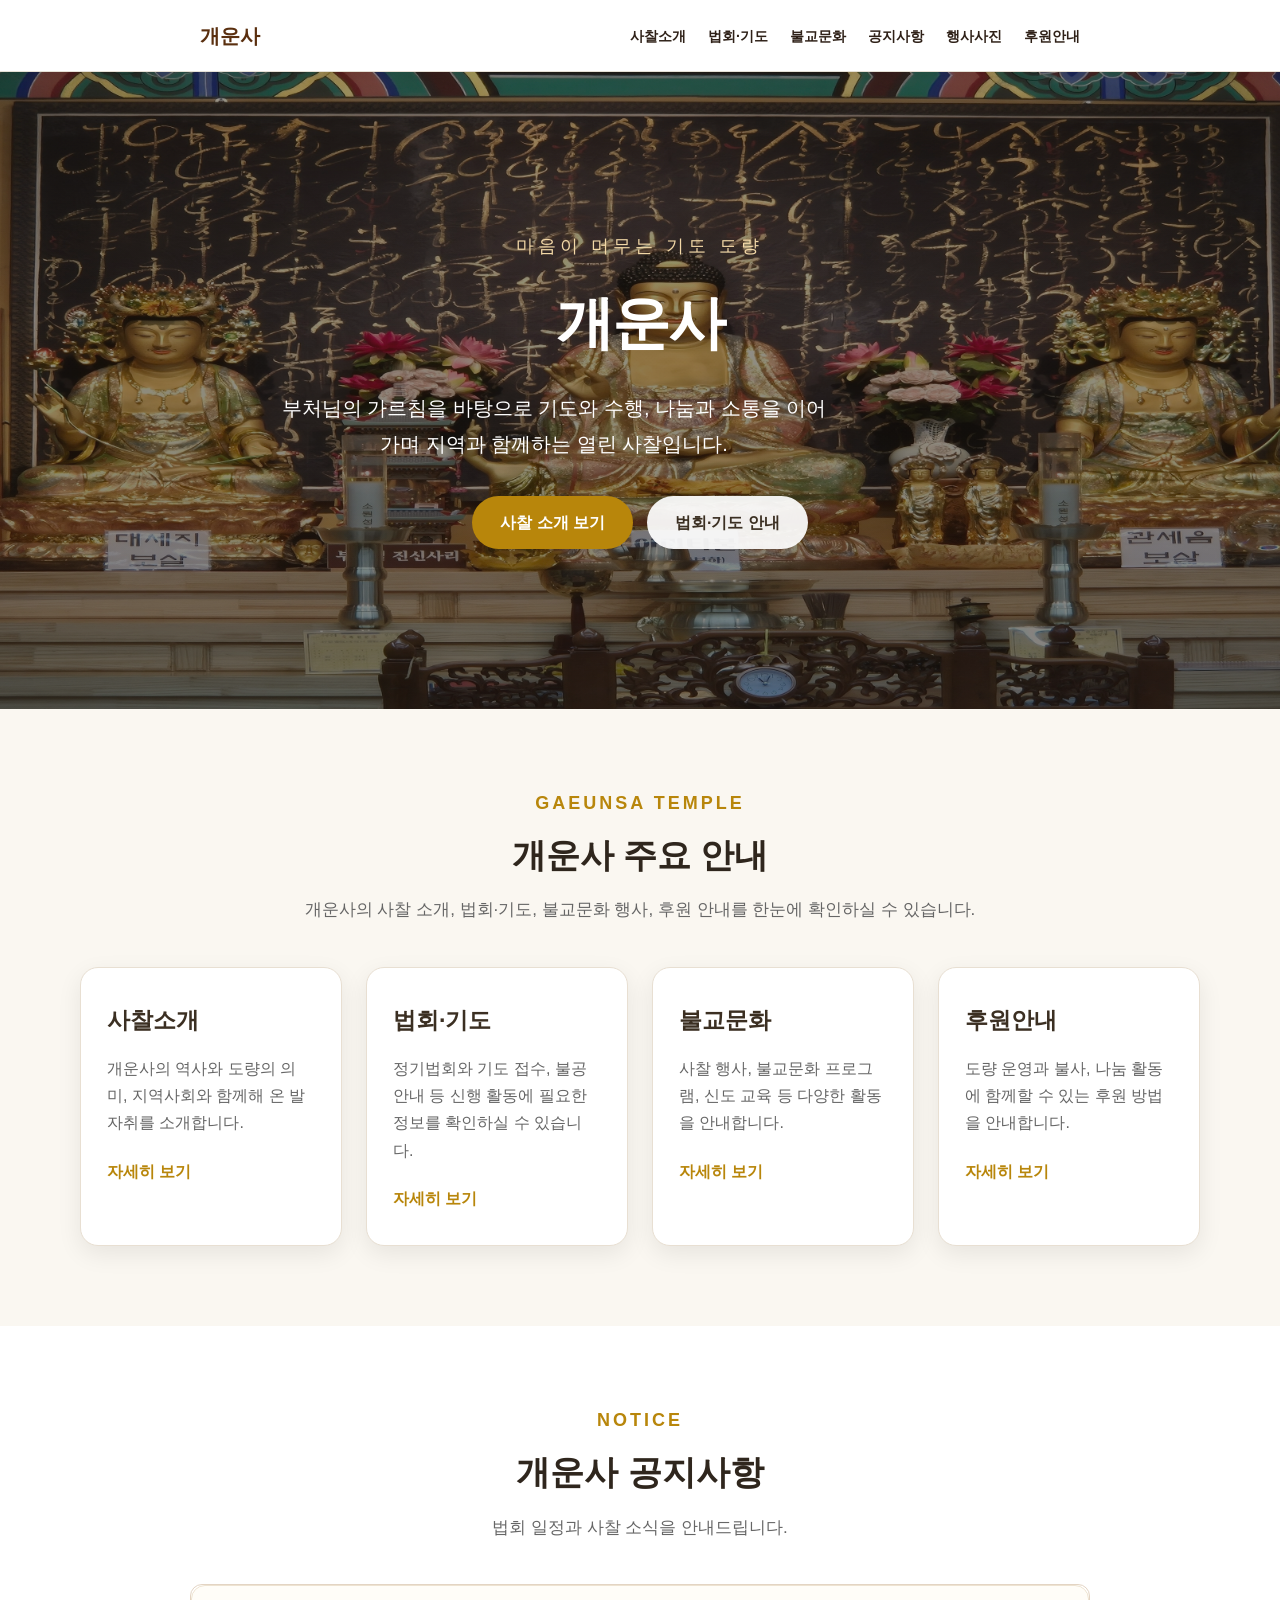
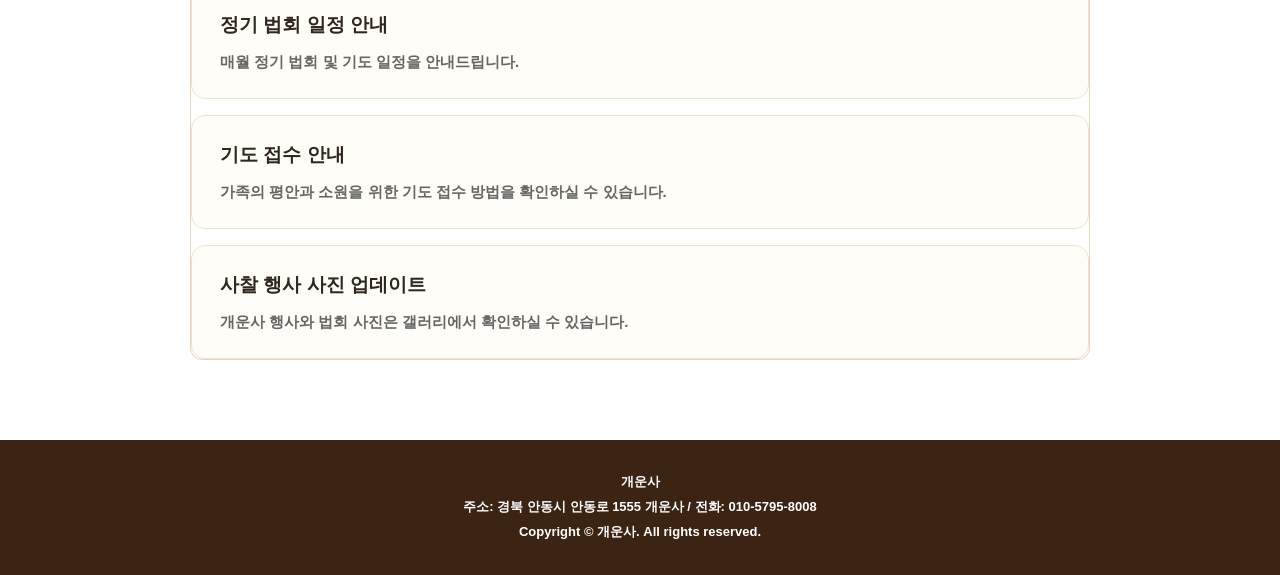
==== commit 2455abcf: "Add files via upload" ====
--- a/index.html
+++ b/index.html
@@ -35,11 +35,11 @@
   <main>
     <section class="hero">
       <div class="hero-content">
-        <p class="hero-subtitle">마음이 쉬어가는 도량</p>
+        <p class="hero-subtitle">마음이 머무는 기도 도량</p>
         <h1>개운사</h1>
         <p class="hero-text">
-         부처님의 가르침을 바탕으로 기도와 수행, 나눔과 소통을 이어가는
-         지역 불교 공동체입니다.
+         부처님의 가르침을 바탕으로 기도와 수행, 나눔과 소통을 
+         이어가며 지역과 함께하는 열린 사찰입니다.
         </p>
         <div class="hero-buttons">
           <a href="about.html" class="btn primary">사찰 소개 보기</a>
@@ -60,7 +60,7 @@
         <article class="info-card">
          <h3>사찰소개</h3>
          <p>
-           개운사의 역사와 도량의 의미, 지역사회와 함께해 온 이야기를 소개합니다.
+           개운사의 역사와 도량의 의미, 지역사회와 함께해 온 발자취를 소개합니다.
          </p>
         <a href="about.html">자세히 보기</a>
        </article>
@@ -68,7 +68,7 @@
         <article class="info-card">
          <h3>법회·기도</h3>
          <p>
-          정기법회, 기도 접수, 불공 안내 등 신행 활동에 필요한 정보를 확인하실 수 있습니다.
+          정기법회와 기도 접수, 불공 안내 등 신행 활동에 필요한 정보를 확인하실 수 있습니다.
          </p>
         <a href="prayer.html">자세히 보기</a>
         </article>
